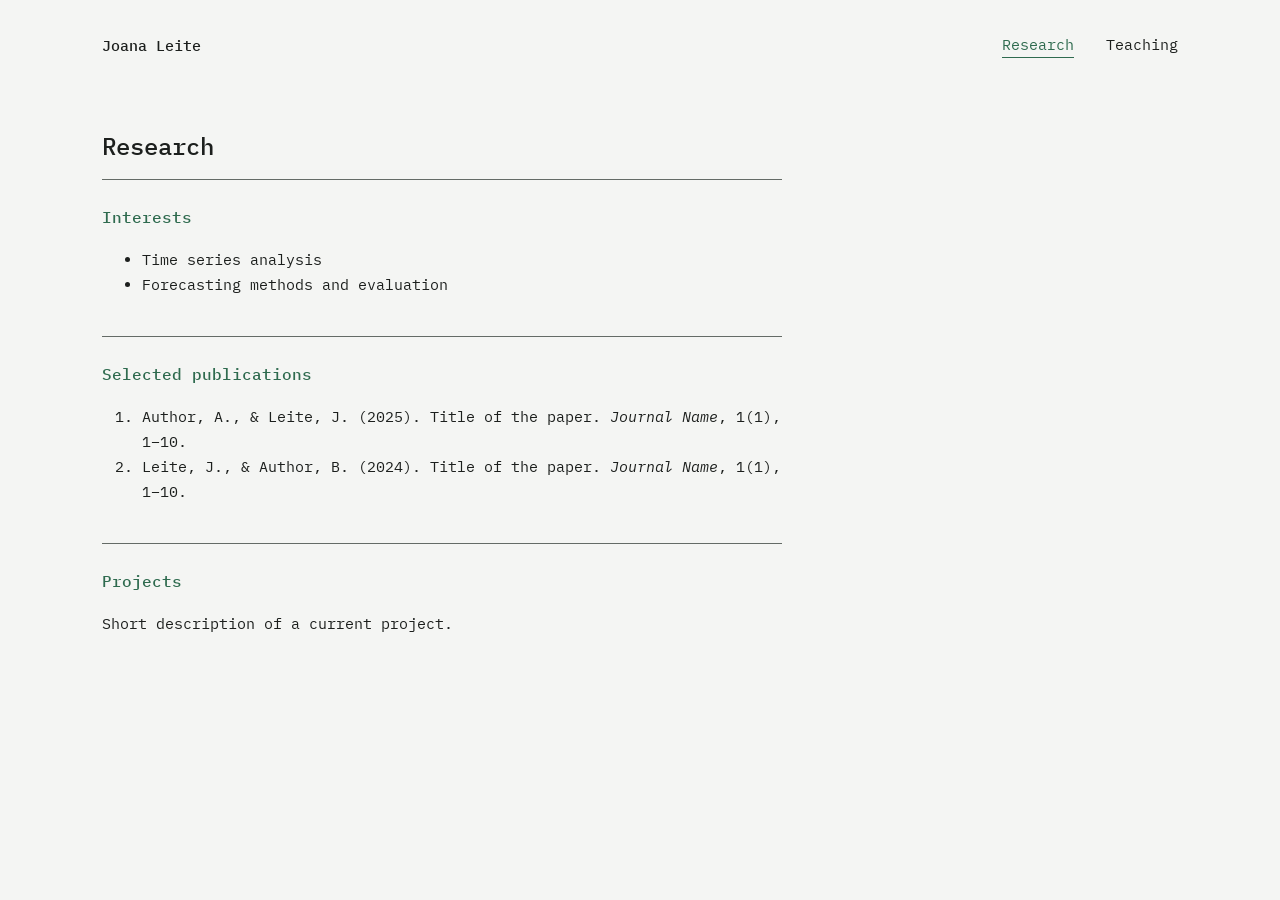
==== research.html @ 6f698353 "Homepage with research and teaching pages" ====
<!DOCTYPE html>
<html lang="en">
  <head>
    <meta charset="UTF-8" />
    <meta name="viewport" content="width=device-width, initial-scale=1.0" />
    <title>Research · Joana Leite</title>

    <link rel="preconnect" href="https://fonts.googleapis.com" />
    <link rel="preconnect" href="https://fonts.gstatic.com" crossorigin />
    <link
      href="https://fonts.googleapis.com/css2?family=IBM+Plex+Mono:wght@400;500&display=swap"
      rel="stylesheet"
    />
    <link rel="stylesheet" href="style.css" />
  </head>
  <body>
    <!-- Same navigation on every page; the name links back to the homepage -->
    <header class="site-header">
      <a href="index.html" class="brand">Joana Leite</a>
      <nav class="tabs">
        <a href="research.html" aria-current="page">Research</a>
        <a href="teaching.html">Teaching</a>
      </nav>
    </header>

    <main class="page">
      <h1>Research</h1>

      <section>
        <h2>Interests</h2>
        <ul>
          <li>Time series analysis</li>
          <li>Forecasting methods and evaluation</li>
          <!-- add more interests -->
        </ul>
      </section>

      <section>
        <h2>Selected publications</h2>
        <!-- Replace with your publications; the full list lives on ORCID and Ciência Vitae -->
        <ol>
          <li>Author, A., &amp; Leite, J. (2025). Title of the paper. <em>Journal Name</em>, 1(1), 1–10.</li>
          <li>Leite, J., &amp; Author, B. (2024). Title of the paper. <em>Journal Name</em>, 1(1), 1–10.</li>
        </ol>
      </section>

      <section>
        <h2>Projects</h2>
        <p>Short description of a current project.</p>
      </section>
    </main>
  </body>
</html>
---- style.css ----
/* ---------- Colours: change the palette here ---------- */
:root {
  --paper: #f4f5f3;   /* background */
  --ink: #1c1f1d;     /* text */
  --muted: #646b66;   /* secondary text and thin lines */
  --accent: #2f6b4f;  /* green: hover and active tab */
}
 
/* ---------- Base ---------- */
body {
  margin: 0;
  background-color: var(--paper);
  color: var(--ink);
  font-family: "IBM Plex Mono", ui-monospace, monospace;
  font-size: 0.92rem;
  line-height: 1.7;                       /* inherited by every element */
}
 
a {
  color: inherit;
  text-decoration: none;
}
 
a:hover {
  color: var(--accent);
}
 
a:focus-visible {                         /* visible outline for keyboard users */
  outline: 2px solid var(--accent);
  outline-offset: 4px;
}
 
h1 {
  margin: 0 0 0.75rem;
  font-size: 1.5rem;
  font-weight: 500;
}
 
/* Same side margins on every block */
.site-header,
.intro,
.page {
  padding-inline: 8vw;
}
 
/* ---------- Header and tabs ---------- */
.site-header {
  display: flex;
  align-items: center;
  padding-block: 2rem;
}
 
.brand {
  font-weight: 500;
}
 
.tabs {
  display: flex;
  gap: 2rem;
  margin-left: auto;                      /* always pushed to the right */
}
 
.tabs a[aria-current="page"] {            /* the tab of the page you are on */
  color: var(--accent);
  border-bottom: 1px solid var(--accent);
}
 
/* ---------- Homepage ---------- */
.home {
  min-height: 100vh;
  display: flex;
  flex-direction: column;                 /* header, intro, illustration */
}
 
.intro {
  padding-top: 8vh;
}
 
.role {
  margin: 0;
  color: var(--muted);
}
 
.links {
  display: flex;
  gap: 1.25rem;
  margin-top: 1.75rem;
  font-size: 1.3rem;
}
 
.illustration {
  display: block;
  width: 100%;
  margin-top: auto;                       /* push the illustration to the bottom */
}
 
/* ---------- Inner pages ---------- */
.page {
  max-width: 680px;
  padding-block: 4vh 10vh;
}
 
.page section {
  border-top: 1px solid var(--muted);
  padding-block: 1.5rem;
}
 
.page h2 {
  margin: 0 0 1rem;
  font-size: 1rem;
  font-weight: 500;
  color: var(--accent);
}
 
small {
  color: var(--muted);
}
 
/* ---------- Small screens: taller, cropped illustration ---------- */
@media (max-width: 640px) {
  .illustration {
    height: 40vh;
    object-fit: cover;
    object-position: right bottom;        /* keep the forecast in view */
  }
}
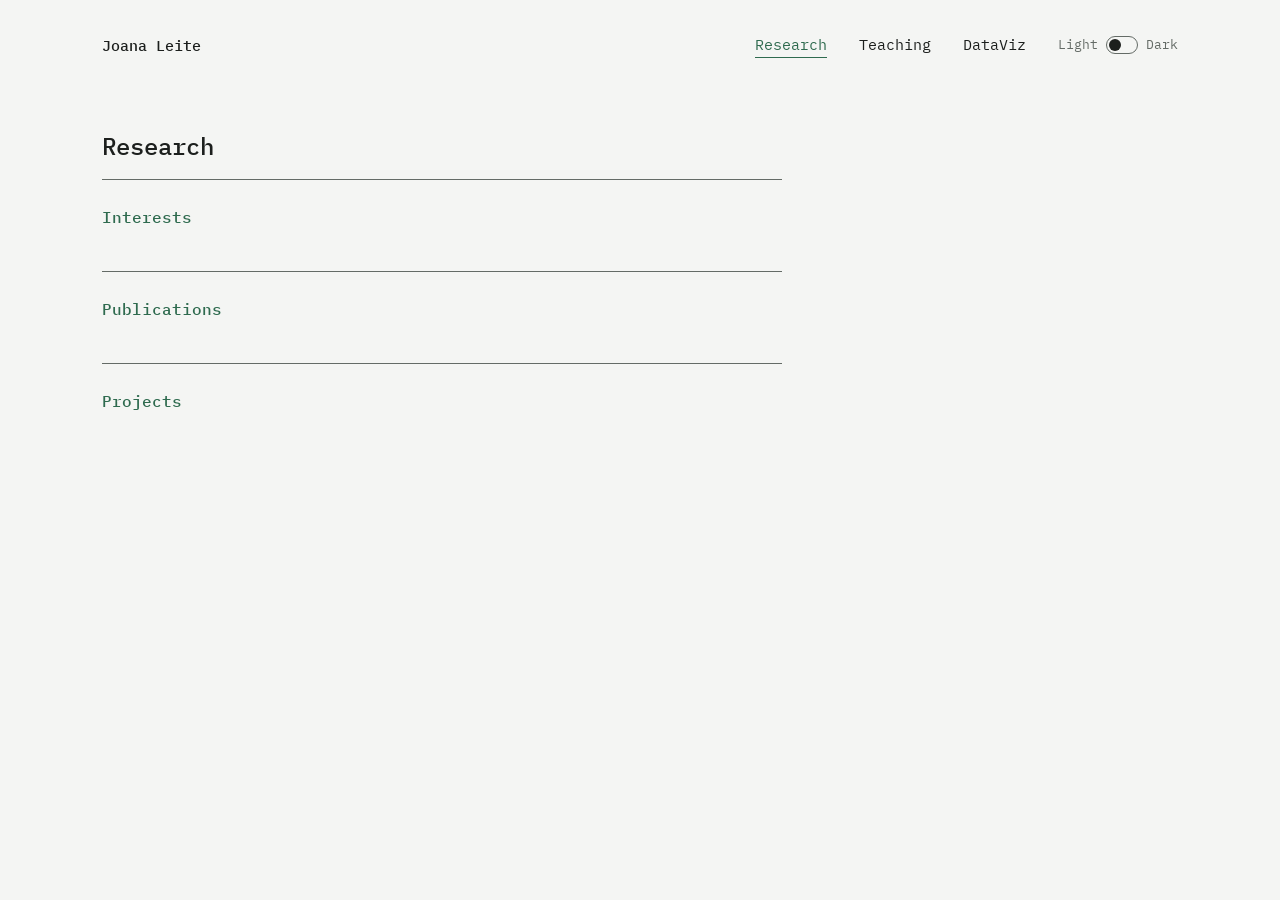
==== commit d8dbe12a: "Homepage with research, teaching and dataviz pages, dark mode" ====
--- a/research.html
+++ b/research.html
@@ -12,6 +12,8 @@
       rel="stylesheet"
     />
     <link rel="stylesheet" href="style.css" />
+    <!-- Theme: loaded early so the page never flashes the wrong colours -->
+    <script src="theme.js"></script>
   </head>
   <body>
     <!-- Same navigation on every page; the name links back to the homepage -->
@@ -20,7 +22,14 @@
       <nav class="tabs">
         <a href="research.html" aria-current="page">Research</a>
         <a href="teaching.html">Teaching</a>
+        <a href="dataviz.html">DataViz</a>
       </nav>
+      <!-- Light / dark switch (theme.js makes it work) -->
+      <button class="theme-toggle" type="button" aria-label="Dark mode" aria-pressed="false">
+        <span>Light</span>
+        <span class="track"><span class="thumb"></span></span>
+        <span>Dark</span>
+      </button>
     </header>
 
     <main class="page">
@@ -28,25 +37,14 @@
 
       <section>
         <h2>Interests</h2>
-        <ul>
-          <li>Time series analysis</li>
-          <li>Forecasting methods and evaluation</li>
-          <!-- add more interests -->
-        </ul>
       </section>
 
       <section>
-        <h2>Selected publications</h2>
-        <!-- Replace with your publications; the full list lives on ORCID and Ciência Vitae -->
-        <ol>
-          <li>Author, A., &amp; Leite, J. (2025). Title of the paper. <em>Journal Name</em>, 1(1), 1–10.</li>
-          <li>Leite, J., &amp; Author, B. (2024). Title of the paper. <em>Journal Name</em>, 1(1), 1–10.</li>
-        </ol>
+        <h2>Publications</h2>
       </section>
 
       <section>
         <h2>Projects</h2>
-        <p>Short description of a current project.</p>
       </section>
     </main>
   </body>
--- a/style.css
+++ b/style.css
@@ -5,7 +5,15 @@
   --muted: #646b66;   /* secondary text and thin lines */
   --accent: #2f6b4f;  /* green: hover and active tab */
 }
- 
+
+/* Dark theme: same names, different values */
+[data-theme="dark"] {
+  --paper: #161a18;
+  --ink: #e4e8e5;
+  --muted: #9aa39d;
+  --accent: #7fbf9b;  /* lighter green, readable on dark */
+}
+
 /* ---------- Base ---------- */
 body {
   margin: 0;
@@ -15,109 +23,217 @@
   font-size: 0.92rem;
   line-height: 1.7;                       /* inherited by every element */
 }
- 
+
 a {
   color: inherit;
   text-decoration: none;
 }
- 
+
 a:hover {
   color: var(--accent);
 }
- 
+
 a:focus-visible {                         /* visible outline for keyboard users */
   outline: 2px solid var(--accent);
   outline-offset: 4px;
 }
- 
+
 h1 {
   margin: 0 0 0.75rem;
   font-size: 1.5rem;
   font-weight: 500;
 }
- 
+
 /* Same side margins on every block */
 .site-header,
 .intro,
 .page {
   padding-inline: 8vw;
 }
- 
+
 /* ---------- Header and tabs ---------- */
 .site-header {
   display: flex;
   align-items: center;
   padding-block: 2rem;
 }
- 
+
 .brand {
   font-weight: 500;
 }
- 
+
 .tabs {
   display: flex;
   gap: 2rem;
   margin-left: auto;                      /* always pushed to the right */
 }
- 
+
+/* Light / dark switch */
+.theme-toggle {
+  display: flex;
+  align-items: center;
+  gap: 0.5rem;
+  margin-left: 2rem;
+  padding: 0;
+  border: 0;
+  background: none;
+  color: var(--muted);
+  font: inherit;
+  font-size: 0.8rem;
+  cursor: pointer;
+}
+
+.track {
+  width: 32px;
+  height: 18px;
+  padding: 2px;
+  border: 1px solid var(--muted);
+  border-radius: 10px;
+  box-sizing: border-box;
+}
+
+.thumb {
+  display: block;
+  width: 12px;
+  height: 12px;
+  border-radius: 50%;
+  background: var(--ink);
+}
+
+[data-theme="dark"] .thumb {
+  transform: translateX(14px);            /* slide the dot to the right */
+}
+
+.theme-toggle:focus-visible {
+  outline: 2px solid var(--accent);
+  outline-offset: 4px;
+}
+
 .tabs a[aria-current="page"] {            /* the tab of the page you are on */
   color: var(--accent);
   border-bottom: 1px solid var(--accent);
 }
- 
+
 /* ---------- Homepage ---------- */
 .home {
   min-height: 100vh;
   display: flex;
   flex-direction: column;                 /* header, intro, illustration */
 }
- 
+
 .intro {
   padding-top: 8vh;
-}
- 
+  display: flex;                          /* photo and text side by side */
+  align-items: center;
+  gap: 2rem;
+}
+
+.photo {
+  width: 120px;
+  height: 120px;
+  object-fit: cover;                      /* crop instead of stretching */
+  border-radius: 50%;                     /* circle */
+  flex-shrink: 0;                         /* never squash the photo */
+}
+
 .role {
   margin: 0;
   color: var(--muted);
 }
- 
+
 .links {
   display: flex;
   gap: 1.25rem;
   margin-top: 1.75rem;
   font-size: 1.3rem;
 }
- 
+
 .illustration {
   display: block;
   width: 100%;
   margin-top: auto;                       /* push the illustration to the bottom */
 }
- 
+
+/* The SVG has fixed colours: in dark mode, invert them and turn the hue back to green */
+[data-theme="dark"] .illustration {
+  filter: invert(1) hue-rotate(180deg);
+}
+
 /* ---------- Inner pages ---------- */
 .page {
   max-width: 680px;
   padding-block: 4vh 10vh;
 }
- 
+
 .page section {
   border-top: 1px solid var(--muted);
   padding-block: 1.5rem;
 }
- 
+
 .page h2 {
   margin: 0 0 1rem;
   font-size: 1rem;
   font-weight: 500;
   color: var(--accent);
 }
- 
+
 small {
   color: var(--muted);
 }
- 
+
+/* Links inside the text of inner pages: green and underlined, so they look clickable */
+.page p a {
+  color: var(--accent);                   /* green, stands out from the text */
+  text-decoration: underline;
+  text-decoration-thickness: 1px;
+  text-underline-offset: 3px;
+}
+
+.page p a:hover {
+  text-decoration-thickness: 2px;         /* thicker line on hover */
+}
+
+.lead {
+  margin: 0 0 2rem;
+  color: var(--muted);
+}
+
+.project-links {
+  display: flex;
+  flex-wrap: wrap;
+  gap: 1.5rem;
+}
+
 /* ---------- Small screens: taller, cropped illustration ---------- */
 @media (max-width: 640px) {
+  .theme-toggle > span:not(.track) {
+    display: none;                        /* phones: hide the words, keep the switch */
+  }
+
+  /* Header on two rows: name on top, tabs and switch below */
+  .site-header {
+    flex-wrap: wrap;
+    row-gap: 0.75rem;
+  }
+
+  .brand {
+    width: 100%;
+  }
+
+  .tabs {
+    margin-left: 0;
+    gap: 1.25rem;
+  }
+
+  .theme-toggle {
+    margin-left: auto;                    /* switch on the right */
+  }
+
+  .intro {
+    flex-direction: column;               /* photo above the text on phones */
+    align-items: flex-start;
+  }
+
   .illustration {
     height: 40vh;
     object-fit: cover;
